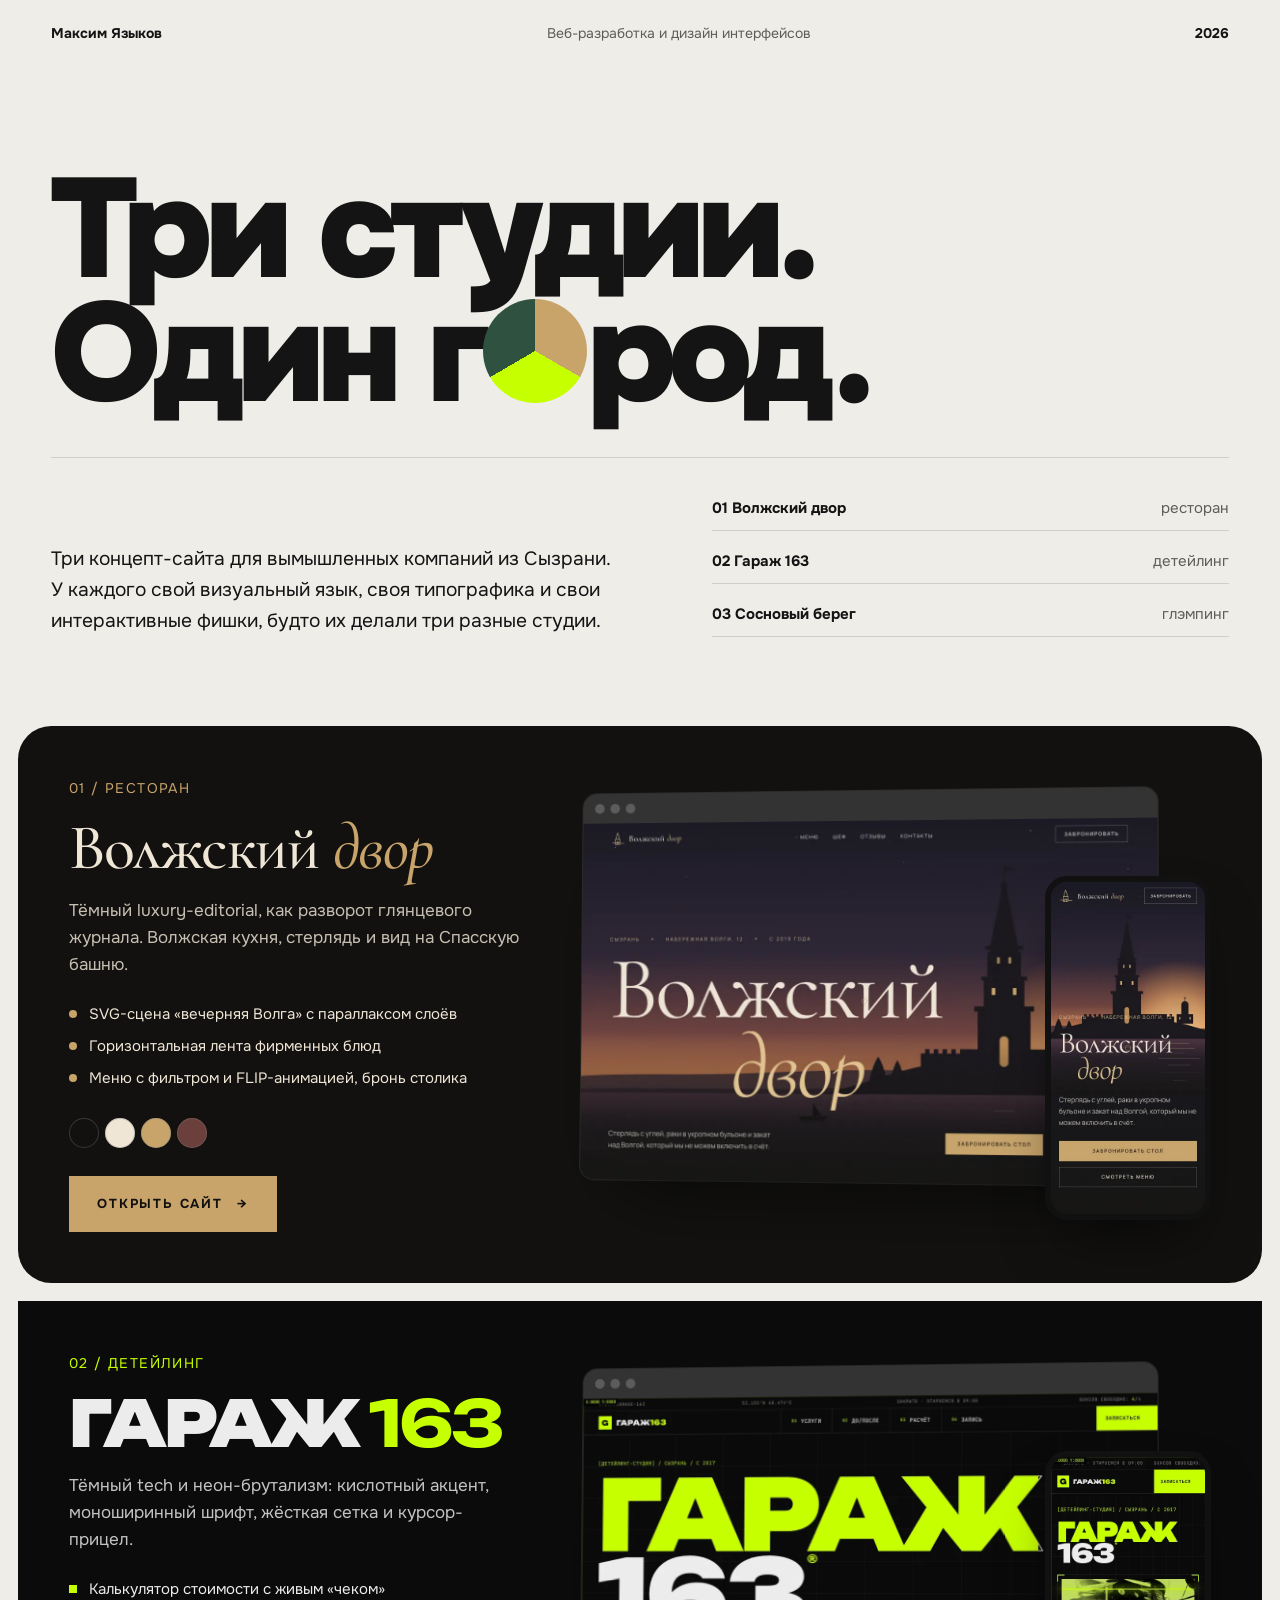
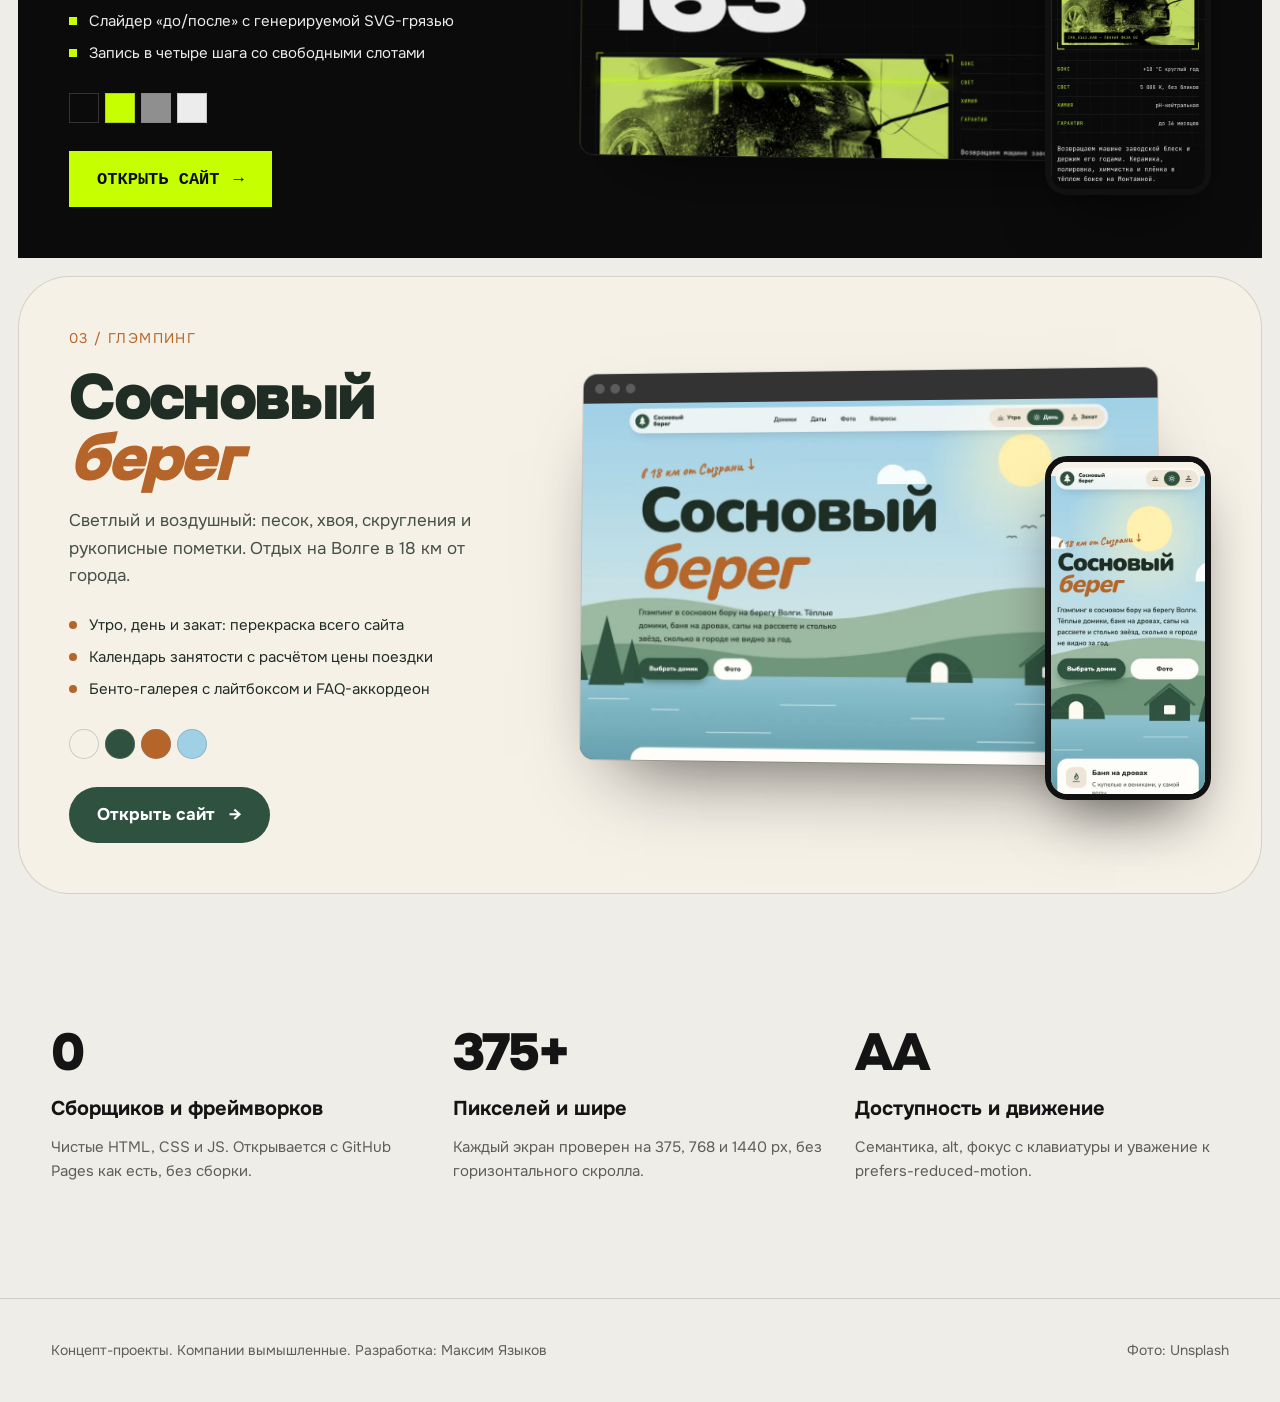
==== index.html @ f9850cc2 "Витрина-портфолио и README Корневая страница со ссылками и превью всех трёх проектов, описание конце" ====
<!doctype html>
<html lang="ru">
<head>
<meta charset="utf-8">
<meta name="viewport" content="width=device-width, initial-scale=1">
<title>Максим Языков: три концепт-сайта для Сызрани</title>
<meta name="description" content="Портфолио веб-разработчика: ресторан, детейлинг-студия и глэмпинг. Три вымышленные компании из Сызрани, три разных визуальных языка.">
<meta name="theme-color" content="#efede8">
<meta property="og:type" content="website">
<meta property="og:locale" content="ru_RU">
<meta property="og:title" content="Три студии. Один город. Портфолио Максима Языкова">
<meta property="og:description" content="Ресторан, детейлинг и глэмпинг: три концепт-сайта для Сызрани.">
<meta property="og:image" content="assets/restaurant.webp">
<link rel="icon" href="assets/favicon.svg" type="image/svg+xml">
<script>document.documentElement.classList.add('js')</script>
<link rel="preconnect" href="https://fonts.googleapis.com">
<link rel="preconnect" href="https://fonts.gstatic.com" crossorigin>
<link href="https://fonts.googleapis.com/css2?family=Onest:wght@400;500;700;900&display=swap" rel="stylesheet">
<style>
  :root { --paper: #efede8; --ink: #141414; --dim: #5f5d58; --line: rgba(20, 20, 20, .14); --pad: clamp(16px, 4vw, 56px); }
  *, *::before, *::after { box-sizing: border-box; }
  html { overflow-x: clip; }
  body { margin: 0; background: var(--paper); color: var(--ink); font: 400 17px/1.6 "Onest", system-ui, sans-serif; overflow-x: clip; -webkit-font-smoothing: antialiased; }
  img { display: block; max-width: 100%; height: auto; }
  a { color: inherit; }
  :focus-visible { outline: 2px solid var(--ink); outline-offset: 4px; }
  .top { display: flex; justify-content: space-between; align-items: center; gap: 16px; padding: 22px var(--pad); font-size: 14px; }
  .top b { font-weight: 700; }
  .top span { color: var(--dim); }
  .intro { padding: clamp(40px, 8vw, 120px) var(--pad) clamp(48px, 7vw, 100px); display: grid; grid-template-columns: 1fr; gap: 40px; }
  .intro h1 { font: 900 clamp(52px, 11vw, 188px)/.88 "Onest", sans-serif; letter-spacing: -.055em; margin: 0; }
  .intro h1 .o { display: inline-block; width: .74em; height: .74em; border-radius: 50%; vertical-align: -.02em; background: conic-gradient(#c8a46a 0 33.3%, #c6ff00 0 66.6%, #2f5240 0); animation: turn 12s linear infinite; }
  @keyframes turn { to { transform: rotate(360deg); } }
  .intro__row { display: grid; grid-template-columns: 1.2fr 1fr; gap: 40px; align-items: end; border-top: 1px solid var(--line); padding-top: 28px; }
  .intro p { margin: 0; max-width: 560px; font-size: clamp(17px, 1.5vw, 21px); }
  .legend { list-style: none; margin: 0; padding: 0; display: grid; gap: 8px; font-size: 15px; }
  .legend a { display: flex; justify-content: space-between; gap: 16px; padding: 10px 0; border-bottom: 1px solid var(--line); text-decoration: none; transition: padding .3s; }
  .legend a:hover { padding-left: 10px; }
  .legend span { color: var(--dim); }

  .proj { --bg: #121110; --fg: #efe6d6; --acc: #c8a46a; background: var(--bg); color: var(--fg); margin: 0 clamp(8px, 1.4vw, 20px) clamp(8px, 1.4vw, 20px); border-radius: clamp(20px, 2.6vw, 36px); padding: clamp(24px, 4vw, 64px); display: grid; grid-template-columns: 5fr 7fr; gap: clamp(28px, 4vw, 64px); align-items: center; overflow: hidden; position: relative; }
  .proj--det { --bg: #0b0b0b; --fg: #ececec; --acc: #c6ff00; border-radius: 0; }
  .proj--gl { --bg: #f6f1e7; --fg: #1f2d24; --acc: #b5652a; border-radius: clamp(28px, 4vw, 56px); box-shadow: inset 0 0 0 1px var(--line); }
  .proj__num { font-size: 14px; letter-spacing: .1em; color: var(--acc); margin: 0 0 18px; }
  .proj h2 { margin: 0 0 18px; font-size: clamp(38px, 5vw, 76px); line-height: .95; letter-spacing: -.04em; font-weight: 900; }
  .proj--rest h2 { font-family: "Cormorant Garamond", Georgia, serif; font-weight: 500; letter-spacing: -.02em; }
  .proj--rest h2 em { color: var(--acc); }
  .proj--det h2 { font-family: "Unbounded", "Arial Black", sans-serif; text-transform: uppercase; letter-spacing: -.05em; }
  .proj--det h2 b { color: var(--acc); }
  .proj--gl h2 em { color: var(--acc); }
  .proj__lead { margin: 0 0 24px; opacity: .82; max-width: 460px; }
  .proj ul.feat { list-style: none; padding: 0; margin: 0 0 28px; display: grid; gap: 8px; font-size: 15px; }
  .proj ul.feat li { display: flex; gap: 12px; }
  .proj ul.feat li::before { content: ""; flex: none; width: 8px; height: 8px; margin-top: 8px; background: var(--acc); border-radius: 50%; }
  .proj--det ul.feat li::before { border-radius: 0; }
  .swatches { display: flex; gap: 6px; margin-bottom: 28px; }
  .swatches i { width: 30px; height: 30px; border-radius: 50%; box-shadow: inset 0 0 0 1px rgba(127, 127, 127, .35); }
  .proj--det .swatches i { border-radius: 0; }
  .open { display: inline-flex; align-items: center; gap: 14px; min-height: 56px; padding: 0 28px; background: var(--acc); color: var(--bg); text-decoration: none; font-weight: 700; border-radius: 99px; transition: gap .3s, transform .3s; }
  .proj--rest .open { border-radius: 0; text-transform: uppercase; letter-spacing: .14em; font-size: 13px; }
  .proj--det .open { border-radius: 0; font-family: ui-monospace, monospace; text-transform: uppercase; }
  .proj--gl .open { background: #2f5240; color: #fff; }
  .open:hover { gap: 26px; }
  .shots { position: relative; padding-right: 9%; padding-bottom: 6%; }
  .browser { border-radius: 14px; overflow: hidden; box-shadow: 0 40px 80px -40px rgba(0, 0, 0, .7), 0 0 0 1px rgba(127, 127, 127, .25); transform: perspective(1600px) rotateY(-6deg) rotateX(2deg); transition: transform .8s cubic-bezier(.2, .7, .1, 1); background: #222; }
  .browser__bar { height: 30px; display: flex; align-items: center; gap: 6px; padding: 0 12px; background: rgba(127, 127, 127, .18); }
  .browser__bar i { width: 10px; height: 10px; border-radius: 50%; background: rgba(127, 127, 127, .55); }
  .proj:hover .browser { transform: perspective(1600px) rotateY(0) rotateX(0); }
  .phone { position: absolute; right: 0; bottom: 0; width: 26%; border-radius: 22px; overflow: hidden; border: 6px solid #111; box-shadow: 0 30px 60px -20px rgba(0, 0, 0, .6); transition: transform .8s cubic-bezier(.2, .7, .1, 1); }
  .proj:hover .phone { transform: translateY(-14px) rotate(-2deg); }
  .phone img { aspect-ratio: 390/844; object-fit: cover; object-position: top; width: 100%; }
  .stripe { padding: clamp(60px, 9vw, 120px) var(--pad); display: grid; grid-template-columns: repeat(3, 1fr); gap: 28px; border-bottom: 1px solid var(--line); }
  .stripe h3 { margin: 0 0 10px; font-size: 20px; }
  .stripe p { margin: 0; color: var(--dim); font-size: 15px; }
  .stripe .n { font-size: 52px; font-weight: 900; letter-spacing: -.04em; line-height: 1; margin-bottom: 14px; }
  footer { padding: 40px var(--pad); display: flex; justify-content: space-between; flex-wrap: wrap; gap: 16px; font-size: 14px; color: var(--dim); }
  .js .reveal { opacity: 0; transform: translateY(40px); transition: opacity 1s cubic-bezier(.2, .7, .1, 1), transform 1s cubic-bezier(.2, .7, .1, 1); }
  .js .reveal.is-in { opacity: 1; transform: none; }
  @media (max-width: 900px) {
    .proj { grid-template-columns: 1fr; }
    .proj .shots { order: -1; }
    .intro__row, .stripe { grid-template-columns: 1fr; }
  }
  @media (max-width: 560px) {
    .top span { display: none; }
    .browser { transform: none; }
  }
  @media (prefers-reduced-motion: reduce) {
    *, *::before, *::after { animation: none !important; transition-duration: .01ms !important; }
    .js .reveal { opacity: 1; transform: none; }
  }
</style>
<link href="https://fonts.googleapis.com/css2?family=Cormorant+Garamond:wght@500&family=Unbounded:wght@900&family=Nunito:ital,wght@1,900&display=swap" rel="stylesheet">
</head>
<body>
<header class="top">
  <b>Максим Языков</b>
  <span>Веб-разработка и дизайн интерфейсов</span>
  <b>2026</b>
</header>

<main>
  <section class="intro" aria-labelledby="t">
    <h1 id="t">Три студии.<br>Один г<span class="o" aria-hidden="true"></span>род.</h1>
    <div class="intro__row">
      <p>Три концепт-сайта для вымышленных компаний из Сызрани. У каждого свой визуальный язык, своя типографика и свои интерактивные фишки, будто их делали три разные студии.</p>
      <ul class="legend">
        <li><a href="#p1"><b>01 Волжский двор</b><span>ресторан</span></a></li>
        <li><a href="#p2"><b>02 Гараж 163</b><span>детейлинг</span></a></li>
        <li><a href="#p3"><b>03 Сосновый берег</b><span>глэмпинг</span></a></li>
      </ul>
    </div>
  </section>

  <article class="proj proj--rest reveal" id="p1" aria-labelledby="p1t">
    <div>
      <p class="proj__num">01 / РЕСТОРАН</p>
      <h2 id="p1t">Волжский <em>двор</em></h2>
      <p class="proj__lead">Тёмный luxury-editorial, как разворот глянцевого журнала. Волжская кухня, стерлядь и вид на Спасскую башню.</p>
      <ul class="feat">
        <li>SVG-сцена «вечерняя Волга» с параллаксом слоёв</li>
        <li>Горизонтальная лента фирменных блюд</li>
        <li>Меню с фильтром и FLIP-анимацией, бронь столика</li>
      </ul>
      <div class="swatches" aria-label="Палитра: графит, кость, золото"><i style="background:#121110"></i><i style="background:#efe6d6"></i><i style="background:#c8a46a"></i><i style="background:#6b3f3c"></i></div>
      <a class="open" href="restaurant/">Открыть сайт <span aria-hidden="true">→</span></a>
    </div>
    <div class="shots">
      <div class="browser"><div class="browser__bar"><i></i><i></i><i></i></div><img src="assets/restaurant.webp" width="1200" height="750" alt="Главный экран сайта ресторана: силуэт Спасской башни на фоне заката над Волгой" loading="lazy"></div>
      <div class="phone"><img src="assets/restaurant-m.webp" width="390" height="844" alt="Мобильная версия сайта ресторана" loading="lazy"></div>
    </div>
  </article>

  <article class="proj proj--det reveal" id="p2" aria-labelledby="p2t">
    <div>
      <p class="proj__num">02 / ДЕТЕЙЛИНГ</p>
      <h2 id="p2t">Гараж <b>163</b></h2>
      <p class="proj__lead">Тёмный tech и неон-брутализм: кислотный акцент, моноширинный шрифт, жёсткая сетка и курсор-прицел.</p>
      <ul class="feat">
        <li>Калькулятор стоимости с живым «чеком»</li>
        <li>Слайдер «до/после» с генерируемой SVG-грязью</li>
        <li>Запись в четыре шага со свободными слотами</li>
      </ul>
      <div class="swatches" aria-label="Палитра: чёрный, кислотный лайм, сталь"><i style="background:#0b0b0b"></i><i style="background:#c6ff00"></i><i style="background:#8f8f8f"></i><i style="background:#ececec"></i></div>
      <a class="open" href="detailing/">Открыть сайт <span aria-hidden="true">→</span></a>
    </div>
    <div class="shots">
      <div class="browser"><div class="browser__bar"><i></i><i></i><i></i></div><img src="assets/detailing.webp" width="1200" height="750" alt="Главный экран сайта детейлинга: огромная надпись «Гараж 163» и фото мойки в кислотном цвете" loading="lazy"></div>
      <div class="phone"><img src="assets/detailing-m.webp" width="390" height="844" alt="Мобильная версия сайта детейлинга" loading="lazy"></div>
    </div>
  </article>

  <article class="proj proj--gl reveal" id="p3" aria-labelledby="p3t">
    <div>
      <p class="proj__num">03 / ГЛЭМПИНГ</p>
      <h2 id="p3t">Сосновый <em>берег</em></h2>
      <p class="proj__lead">Светлый и воздушный: песок, хвоя, скругления и рукописные пометки. Отдых на Волге в 18 км от города.</p>
      <ul class="feat">
        <li>Утро, день и закат: перекраска всего сайта</li>
        <li>Календарь занятости с расчётом цены поездки</li>
        <li>Бенто-галерея с лайтбоксом и FAQ-аккордеон</li>
      </ul>
      <div class="swatches" aria-label="Палитра: песок, хвоя, терракота, небо"><i style="background:#f6f1e7"></i><i style="background:#2f5240"></i><i style="background:#b5652a"></i><i style="background:#9fd0e6"></i></div>
      <a class="open" href="glamping/">Открыть сайт <span aria-hidden="true">→</span></a>
    </div>
    <div class="shots">
      <div class="browser"><div class="browser__bar"><i></i><i></i><i></i></div><img src="assets/glamping.webp" width="1200" height="750" alt="Главный экран сайта глэмпинга: иллюстрированный пейзаж с соснами, рекой и домиками" loading="lazy"></div>
      <div class="phone"><img src="assets/glamping-m.webp" width="390" height="844" alt="Мобильная версия сайта глэмпинга" loading="lazy"></div>
    </div>
  </article>

  <section class="stripe" aria-label="Подход">
    <div class="reveal"><div class="n">0</div><h3>Сборщиков и фреймворков</h3><p>Чистые HTML, CSS и JS. Открывается с GitHub Pages как есть, без сборки.</p></div>
    <div class="reveal"><div class="n">375+</div><h3>Пикселей и шире</h3><p>Каждый экран проверен на 375, 768 и 1440 px, без горизонтального скролла.</p></div>
    <div class="reveal"><div class="n">AA</div><h3>Доступность и движение</h3><p>Семантика, alt, фокус с клавиатуры и уважение к prefers-reduced-motion.</p></div>
  </section>
</main>

<footer>
  <span>Концепт-проекты. Компании вымышленные. Разработка: Максим Языков</span>
  <span>Фото: Unsplash</span>
</footer>

<script>
  (() => {
    const els = document.querySelectorAll('.reveal');
    if (!('IntersectionObserver' in window)) { els.forEach((e) => e.classList.add('is-in')); return; }
    const io = new IntersectionObserver((entries) => entries.forEach((en) => { if (en.isIntersecting) { en.target.classList.add('is-in'); io.unobserve(en.target); } }), { threshold: .12 });
    els.forEach((e) => io.observe(e));
  })();
</script>
</body>
</html>
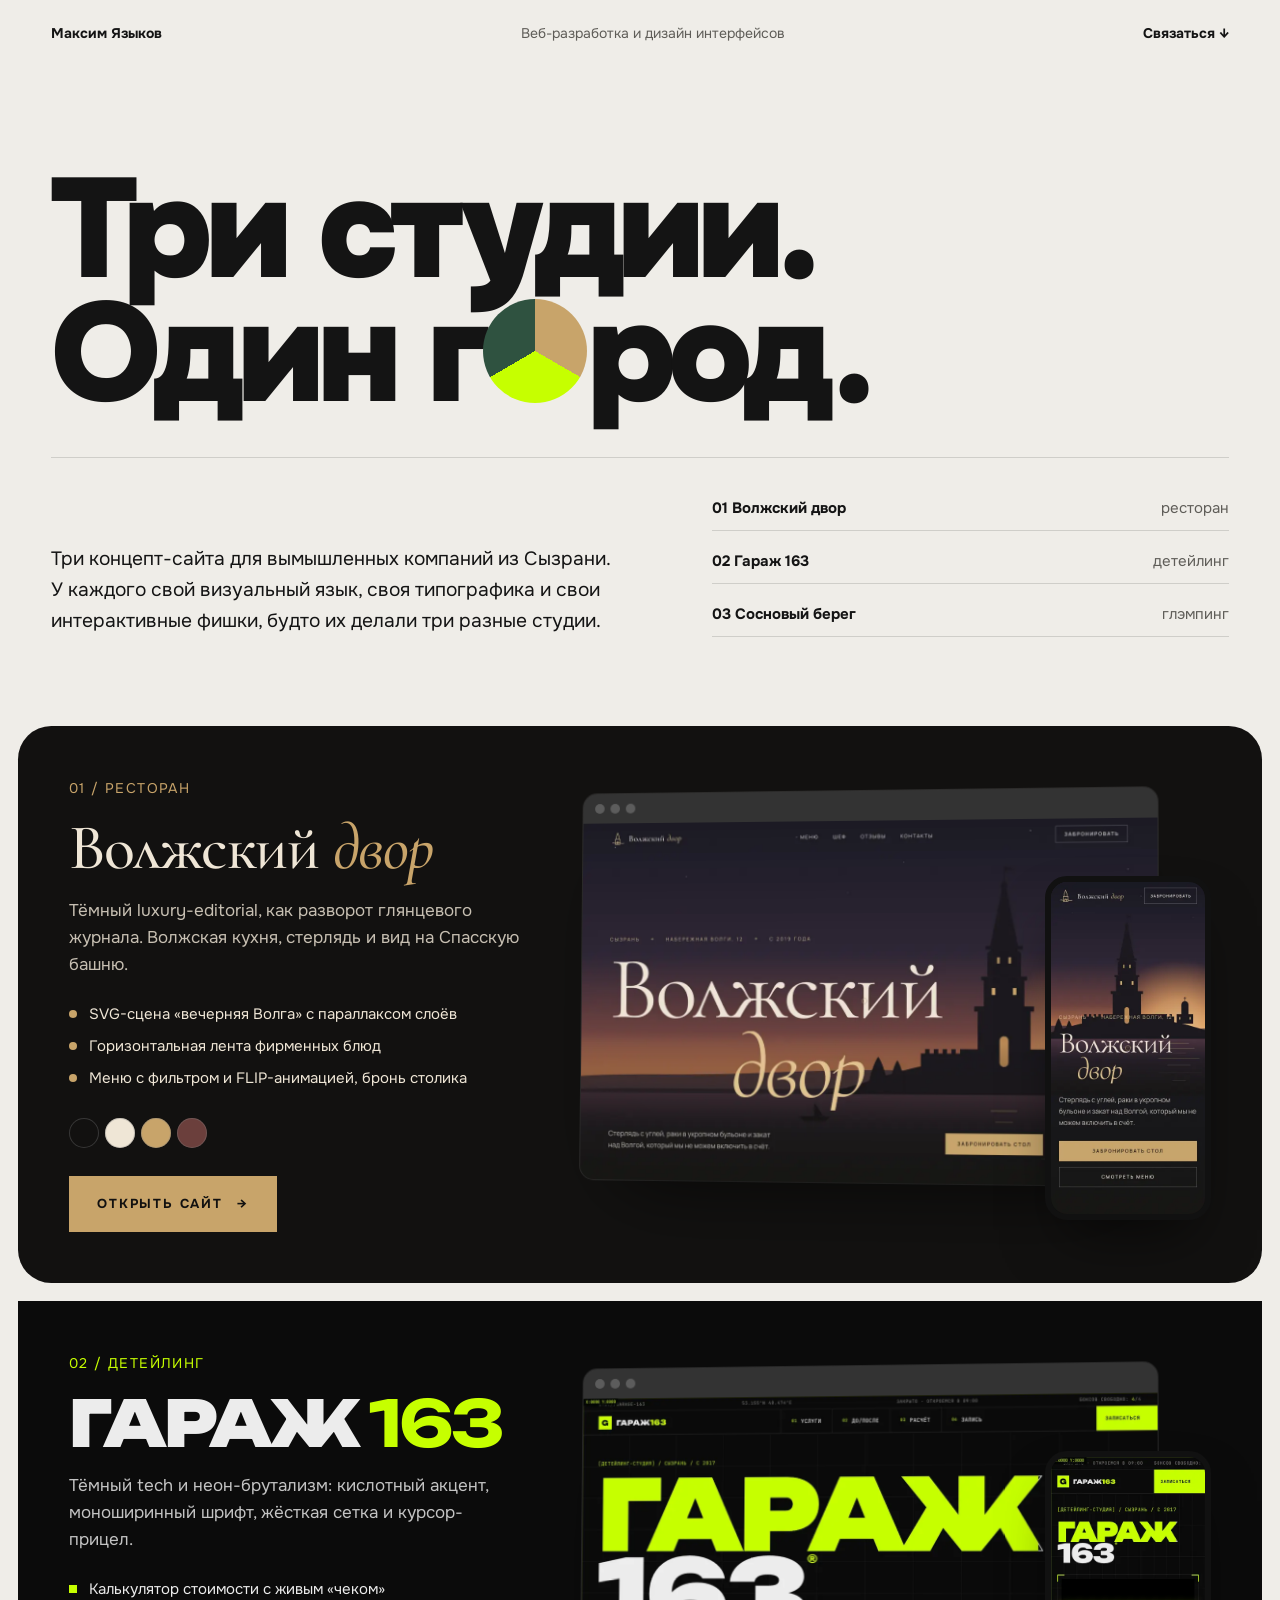
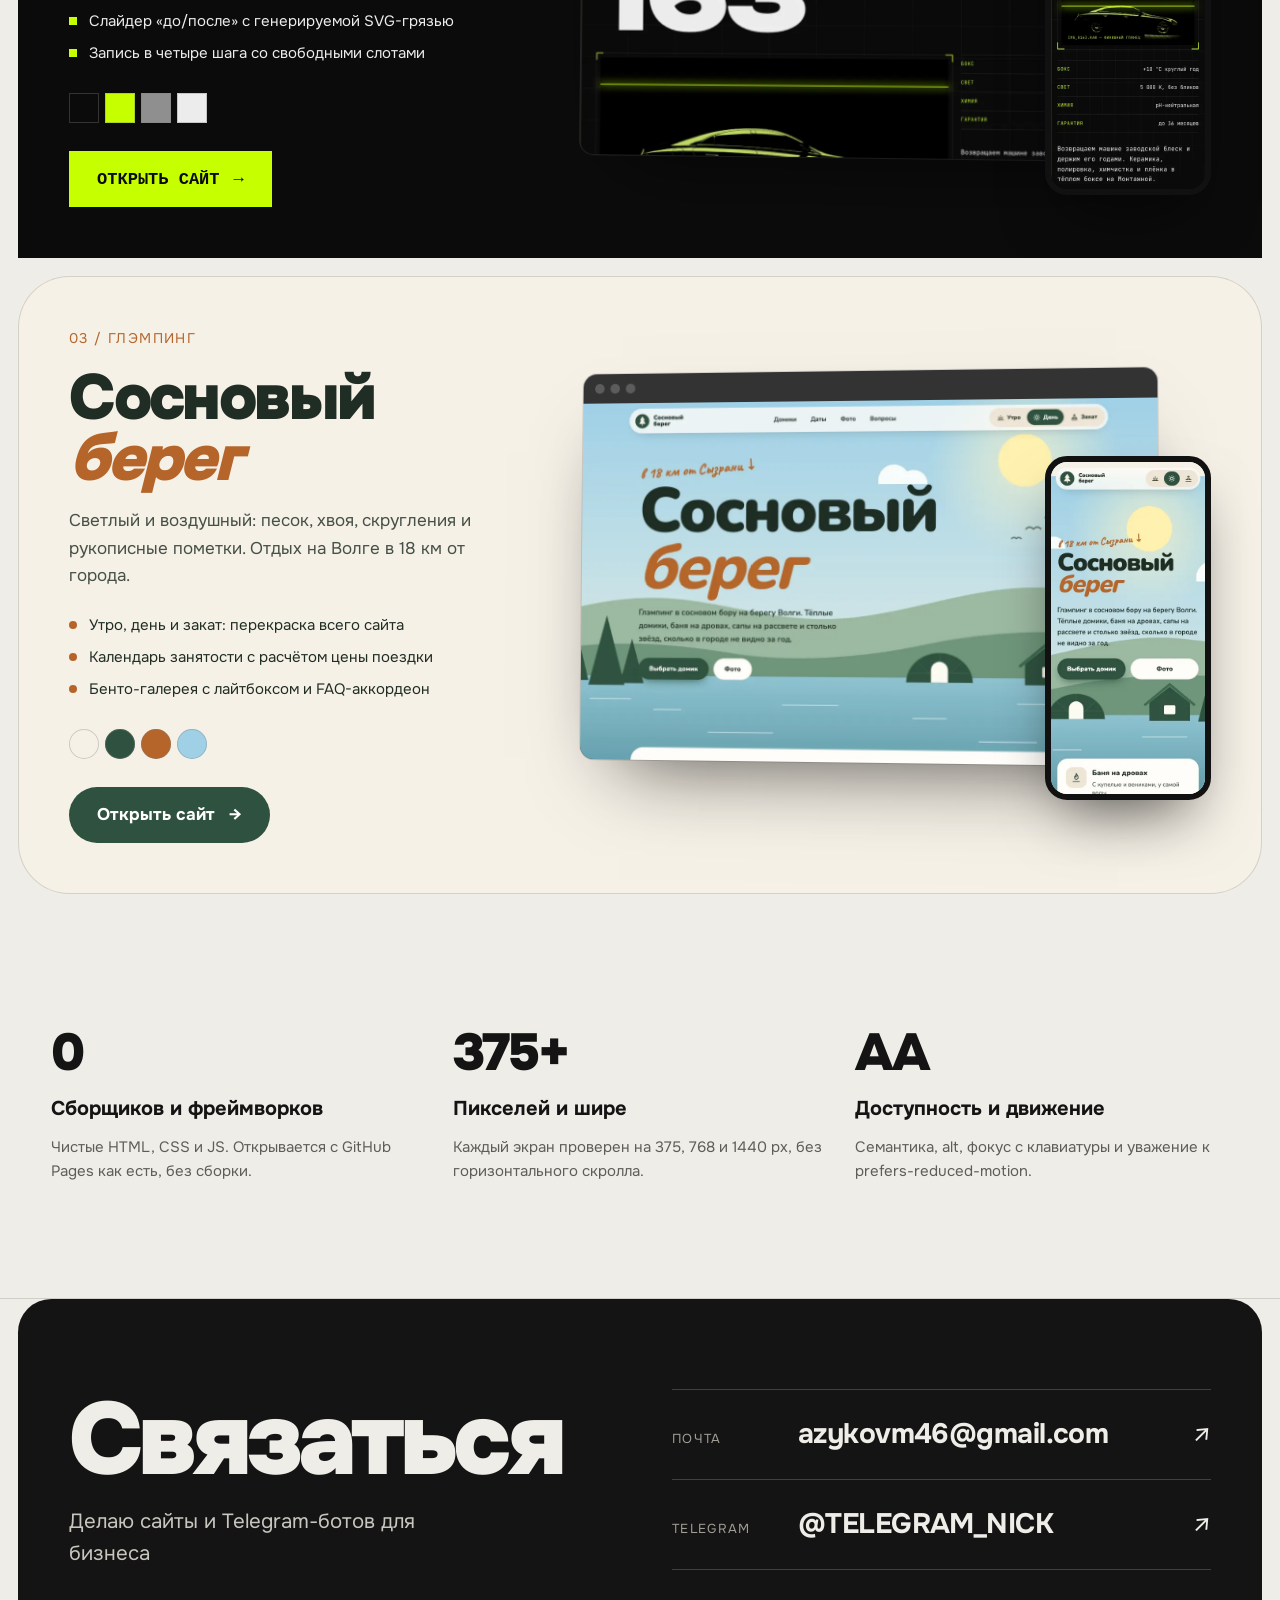
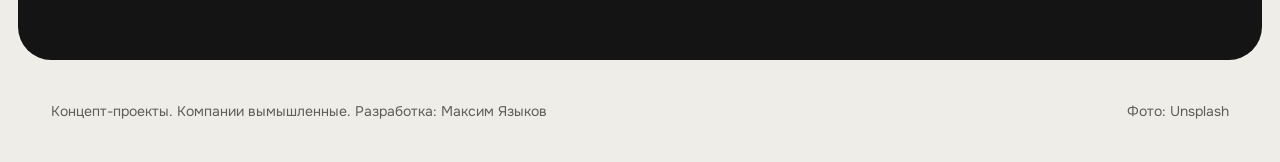
==== commit 94de4922: "Фото без марок, адаптивные картинки и контакты Новые кадры в hero и «до/после» детейлинга без логоти" ====
--- a/index.html
+++ b/index.html
@@ -10,7 +10,7 @@
 <meta property="og:locale" content="ru_RU">
 <meta property="og:title" content="Три студии. Один город. Портфолио Максима Языкова">
 <meta property="og:description" content="Ресторан, детейлинг и глэмпинг: три концепт-сайта для Сызрани.">
-<meta property="og:image" content="assets/restaurant.webp">
+<meta property="og:image" content="https://azykovm46-glitch.github.io/syzran-portfolio/assets/og.jpg">
 <link rel="icon" href="assets/favicon.svg" type="image/svg+xml">
 <script>document.documentElement.classList.add('js')</script>
 <link rel="preconnect" href="https://fonts.googleapis.com">
@@ -73,13 +73,26 @@
   .stripe h3 { margin: 0 0 10px; font-size: 20px; }
   .stripe p { margin: 0; color: var(--dim); font-size: 15px; }
   .stripe .n { font-size: 52px; font-weight: 900; letter-spacing: -.04em; line-height: 1; margin-bottom: 14px; }
+  .contact { margin: 0 clamp(8px, 1.4vw, 20px); padding: clamp(40px, 7vw, 100px) clamp(24px, 4vw, 64px); background: var(--ink); color: var(--paper); border-radius: clamp(20px, 2.6vw, 36px); display: grid; grid-template-columns: 1fr 1fr; gap: clamp(32px, 5vw, 80px); align-items: end; }
+  .contact h2 { margin: 0 0 18px; font-size: clamp(48px, 8vw, 128px); line-height: .9; letter-spacing: -.05em; font-weight: 900; }
+  .contact p { margin: 0; font-size: clamp(18px, 1.6vw, 22px); color: #c9c6bf; max-width: 420px; }
+  .contact__links { list-style: none; margin: 0; padding: 0; }
+  .contact__links a { display: grid; grid-template-columns: 110px 1fr auto; gap: 16px; align-items: baseline; padding: 22px 0; border-top: 1px solid rgba(239, 237, 232, .2); text-decoration: none; transition: padding .35s, color .35s; }
+  .contact__links li:last-child a { border-bottom: 1px solid rgba(239, 237, 232, .2); }
+  .contact__links span { font-size: 13px; letter-spacing: .1em; text-transform: uppercase; color: #a19e97; }
+  .contact__links b { font-size: clamp(20px, 2.2vw, 30px); font-weight: 700; letter-spacing: -.02em; overflow-wrap: anywhere; }
+  .contact__links i { font-style: normal; font-size: 26px; transition: transform .35s; }
+  .contact__links a:hover { padding-left: 12px; color: #c6ff00; }
+  .contact__links a:hover i { transform: translate(4px, -4px); }
   footer { padding: 40px var(--pad); display: flex; justify-content: space-between; flex-wrap: wrap; gap: 16px; font-size: 14px; color: var(--dim); }
   .js .reveal { opacity: 0; transform: translateY(40px); transition: opacity 1s cubic-bezier(.2, .7, .1, 1), transform 1s cubic-bezier(.2, .7, .1, 1); }
   .js .reveal.is-in { opacity: 1; transform: none; }
   @media (max-width: 900px) {
     .proj { grid-template-columns: 1fr; }
     .proj .shots { order: -1; }
-    .intro__row, .stripe { grid-template-columns: 1fr; }
+    .intro__row, .stripe, .contact { grid-template-columns: 1fr; }
+    .contact__links a { grid-template-columns: 1fr auto; }
+    .contact__links span { grid-column: 1 / -1; }
   }
   @media (max-width: 560px) {
     .top span { display: none; }
@@ -96,7 +109,7 @@
 <header class="top">
   <b>Максим Языков</b>
   <span>Веб-разработка и дизайн интерфейсов</span>
-  <b>2026</b>
+  <a href="#contact" style="font-weight:700;text-decoration:none">Связаться ↓</a>
 </header>
 
 <main>
@@ -122,7 +135,7 @@
         <li>Горизонтальная лента фирменных блюд</li>
         <li>Меню с фильтром и FLIP-анимацией, бронь столика</li>
       </ul>
-      <div class="swatches" aria-label="Палитра: графит, кость, золото"><i style="background:#121110"></i><i style="background:#efe6d6"></i><i style="background:#c8a46a"></i><i style="background:#6b3f3c"></i></div>
+      <div class="swatches" role="img" aria-label="Палитра: графит, кость, золото"><i style="background:#121110"></i><i style="background:#efe6d6"></i><i style="background:#c8a46a"></i><i style="background:#6b3f3c"></i></div>
       <a class="open" href="restaurant/">Открыть сайт <span aria-hidden="true">→</span></a>
     </div>
     <div class="shots">
@@ -141,7 +154,7 @@
         <li>Слайдер «до/после» с генерируемой SVG-грязью</li>
         <li>Запись в четыре шага со свободными слотами</li>
       </ul>
-      <div class="swatches" aria-label="Палитра: чёрный, кислотный лайм, сталь"><i style="background:#0b0b0b"></i><i style="background:#c6ff00"></i><i style="background:#8f8f8f"></i><i style="background:#ececec"></i></div>
+      <div class="swatches" role="img" aria-label="Палитра: чёрный, кислотный лайм, сталь"><i style="background:#0b0b0b"></i><i style="background:#c6ff00"></i><i style="background:#8f8f8f"></i><i style="background:#ececec"></i></div>
       <a class="open" href="detailing/">Открыть сайт <span aria-hidden="true">→</span></a>
     </div>
     <div class="shots">
@@ -160,7 +173,7 @@
         <li>Календарь занятости с расчётом цены поездки</li>
         <li>Бенто-галерея с лайтбоксом и FAQ-аккордеон</li>
       </ul>
-      <div class="swatches" aria-label="Палитра: песок, хвоя, терракота, небо"><i style="background:#f6f1e7"></i><i style="background:#2f5240"></i><i style="background:#b5652a"></i><i style="background:#9fd0e6"></i></div>
+      <div class="swatches" role="img" aria-label="Палитра: песок, хвоя, терракота, небо"><i style="background:#f6f1e7"></i><i style="background:#2f5240"></i><i style="background:#b5652a"></i><i style="background:#9fd0e6"></i></div>
       <a class="open" href="glamping/">Открыть сайт <span aria-hidden="true">→</span></a>
     </div>
     <div class="shots">
@@ -173,6 +186,16 @@
     <div class="reveal"><div class="n">0</div><h3>Сборщиков и фреймворков</h3><p>Чистые HTML, CSS и JS. Открывается с GitHub Pages как есть, без сборки.</p></div>
     <div class="reveal"><div class="n">375+</div><h3>Пикселей и шире</h3><p>Каждый экран проверен на 375, 768 и 1440 px, без горизонтального скролла.</p></div>
     <div class="reveal"><div class="n">AA</div><h3>Доступность и движение</h3><p>Семантика, alt, фокус с клавиатуры и уважение к prefers-reduced-motion.</p></div>
+  </section>
+  <section class="contact reveal" id="contact" aria-labelledby="ct">
+    <div>
+      <h2 id="ct">Связаться</h2>
+      <p>Делаю сайты и Telegram-ботов для бизнеса</p>
+    </div>
+    <ul class="contact__links">
+      <li><a href="mailto:azykovm46@gmail.com"><span>Почта</span><b>azykovm46@gmail.com</b><i aria-hidden="true">↗</i></a></li>
+      <li><a href="https://t.me/TELEGRAM_NICK" target="_blank" rel="noopener" data-todo="telegram"><span>Telegram</span><b>@TELEGRAM_NICK</b><i aria-hidden="true">↗</i></a></li>
+    </ul>
   </section>
 </main>
 
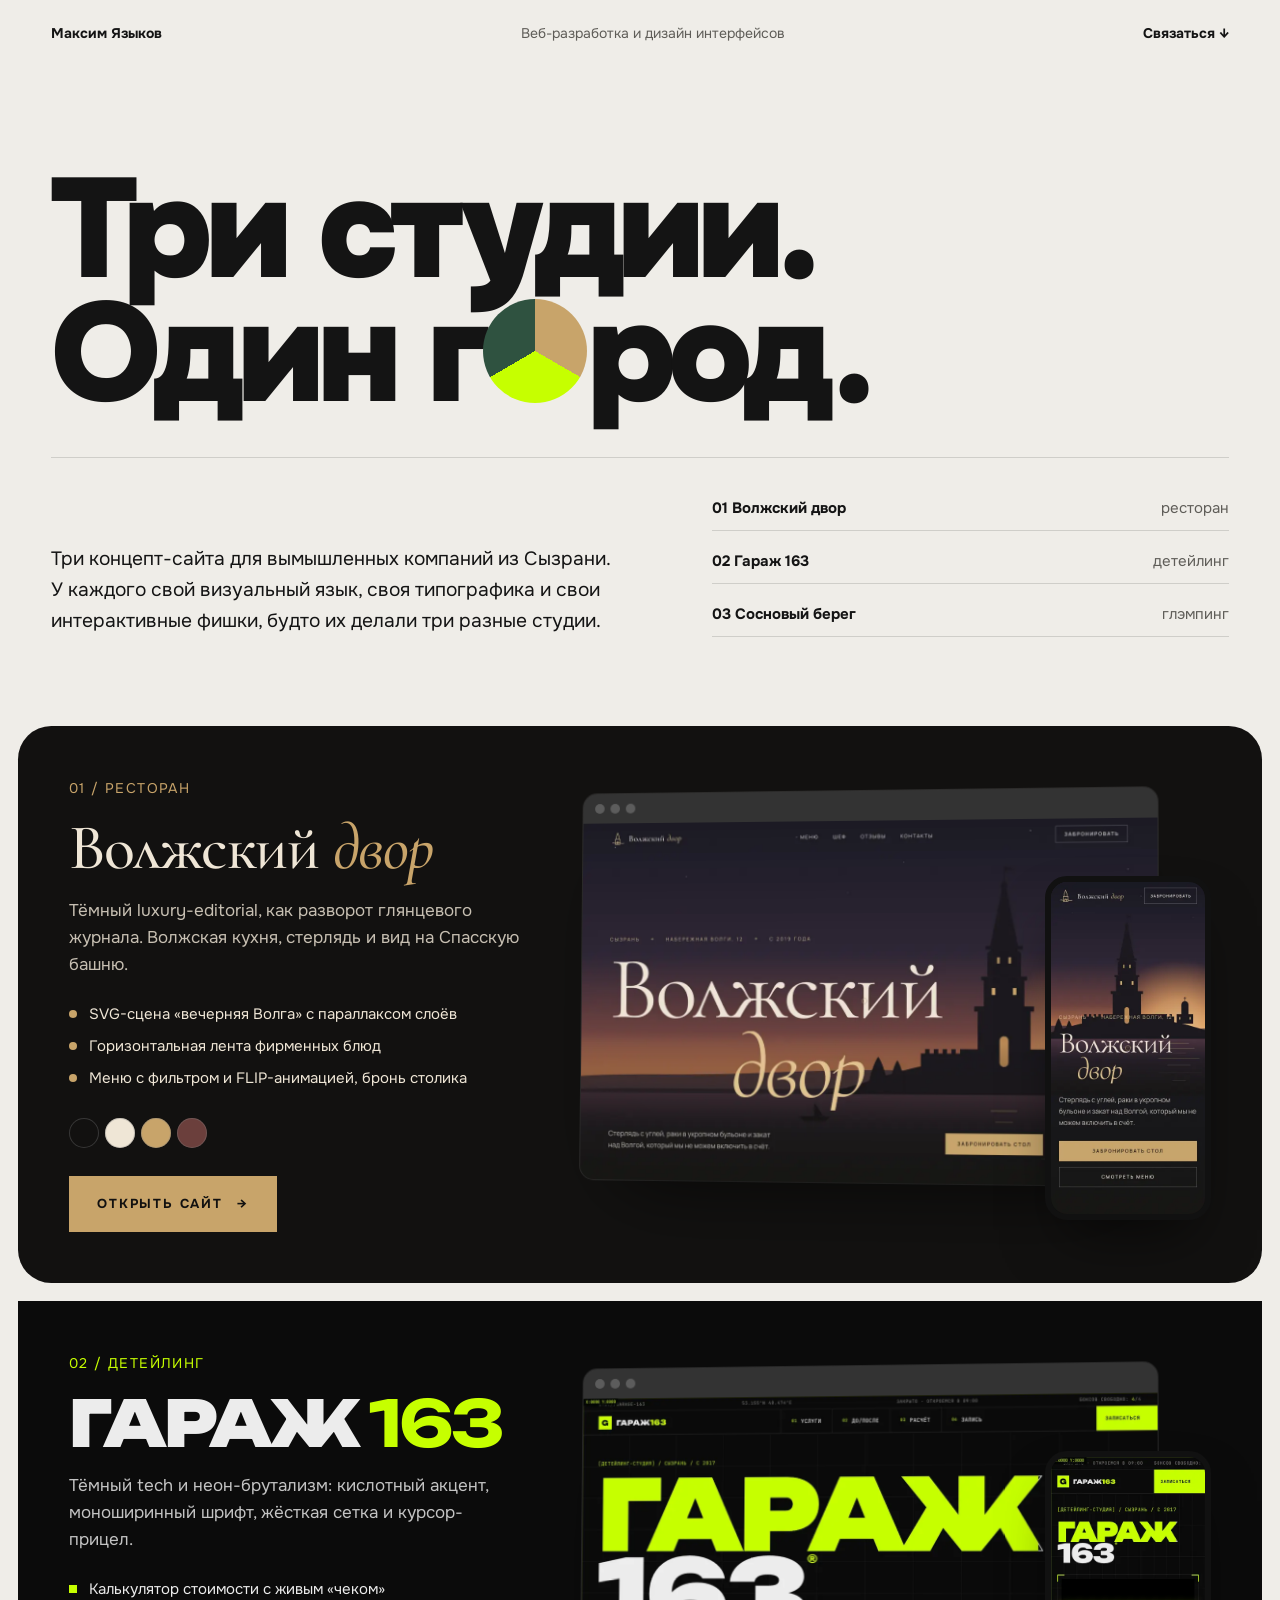
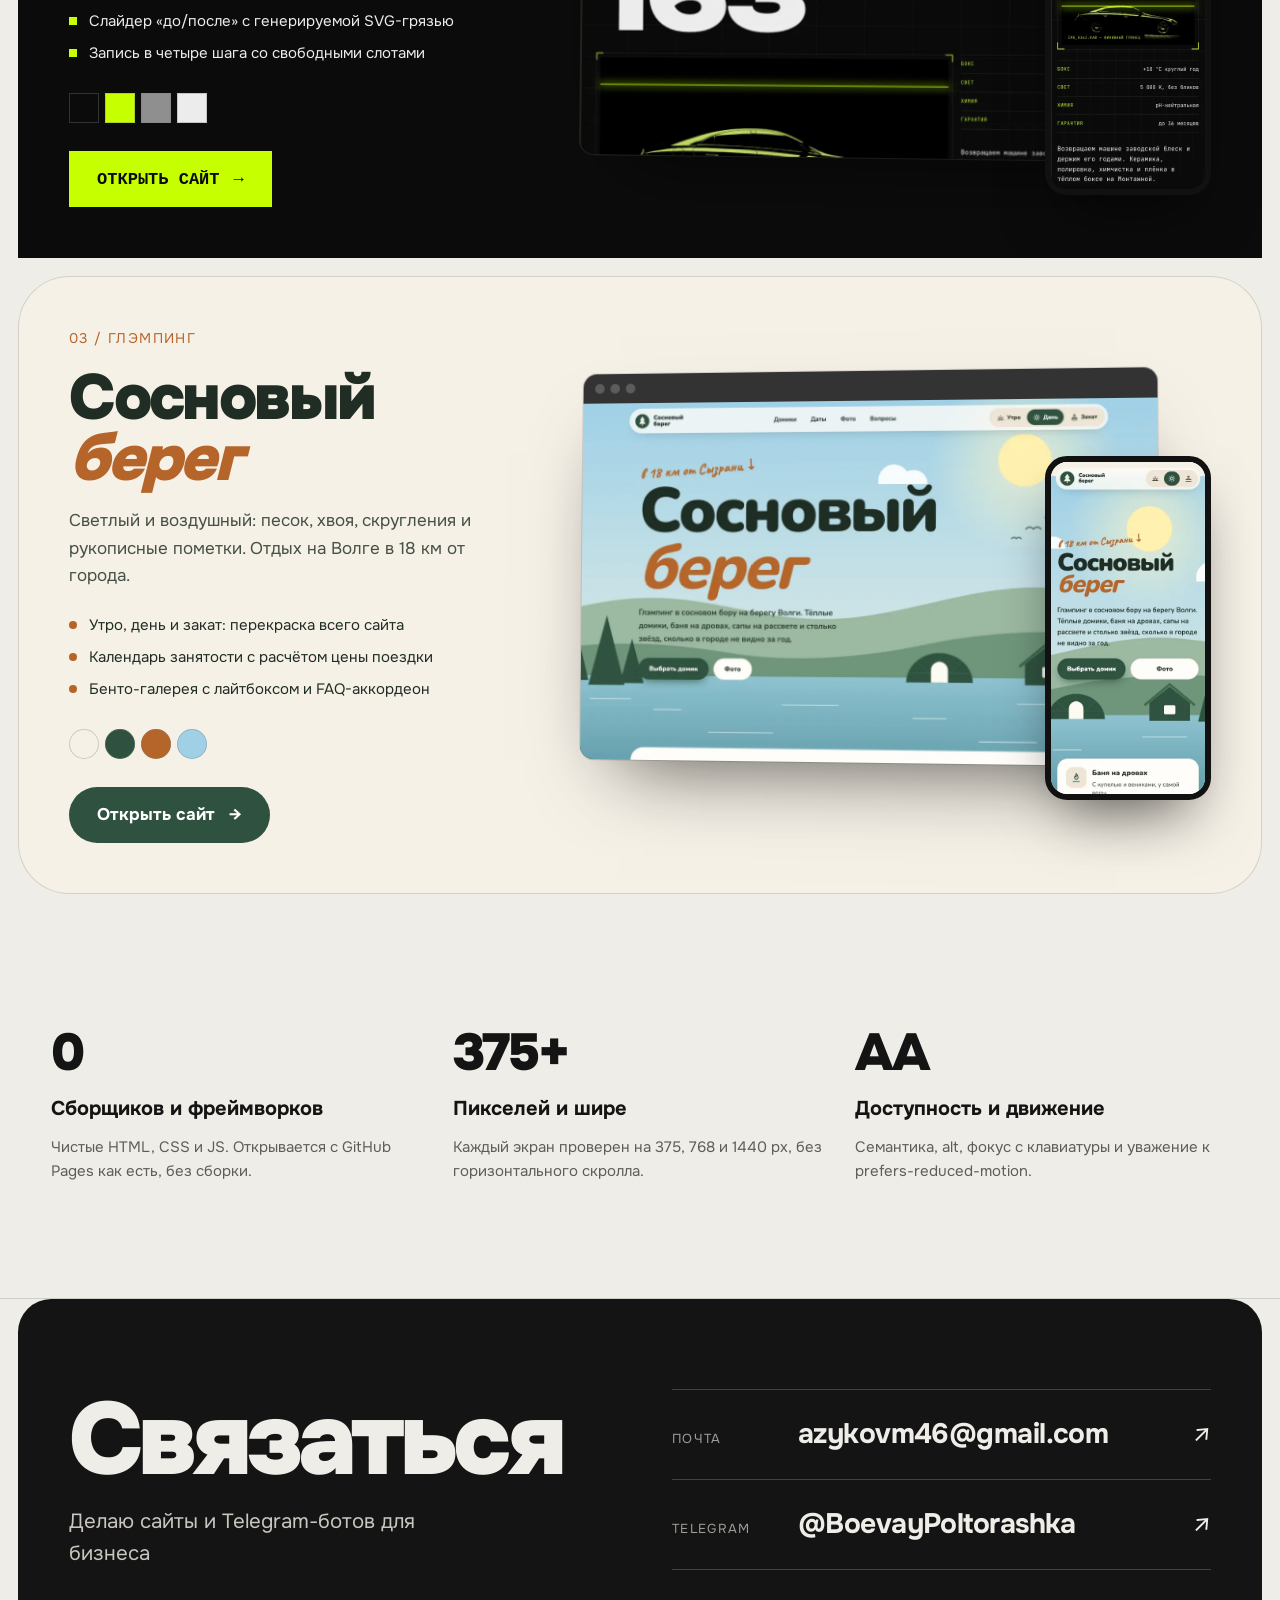
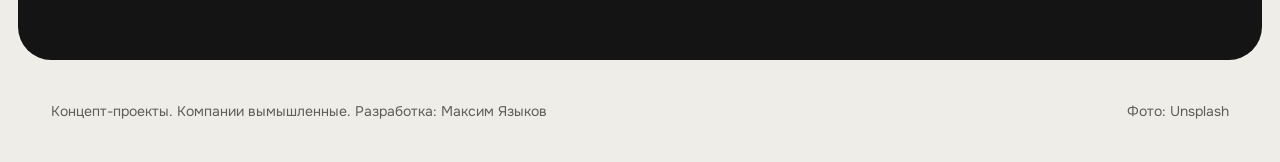
==== commit fd6c8dae: "Ник Telegram в блоке «Связаться»" ====
--- a/index.html
+++ b/index.html
@@ -194,7 +194,7 @@
     </div>
     <ul class="contact__links">
       <li><a href="mailto:azykovm46@gmail.com"><span>Почта</span><b>azykovm46@gmail.com</b><i aria-hidden="true">↗</i></a></li>
-      <li><a href="https://t.me/TELEGRAM_NICK" target="_blank" rel="noopener" data-todo="telegram"><span>Telegram</span><b>@TELEGRAM_NICK</b><i aria-hidden="true">↗</i></a></li>
+      <li><a href="https://t.me/BoevayPoltorashka" target="_blank" rel="noopener"><span>Telegram</span><b>@BoevayPoltorashka</b><i aria-hidden="true">↗</i></a></li>
     </ul>
   </section>
 </main>
